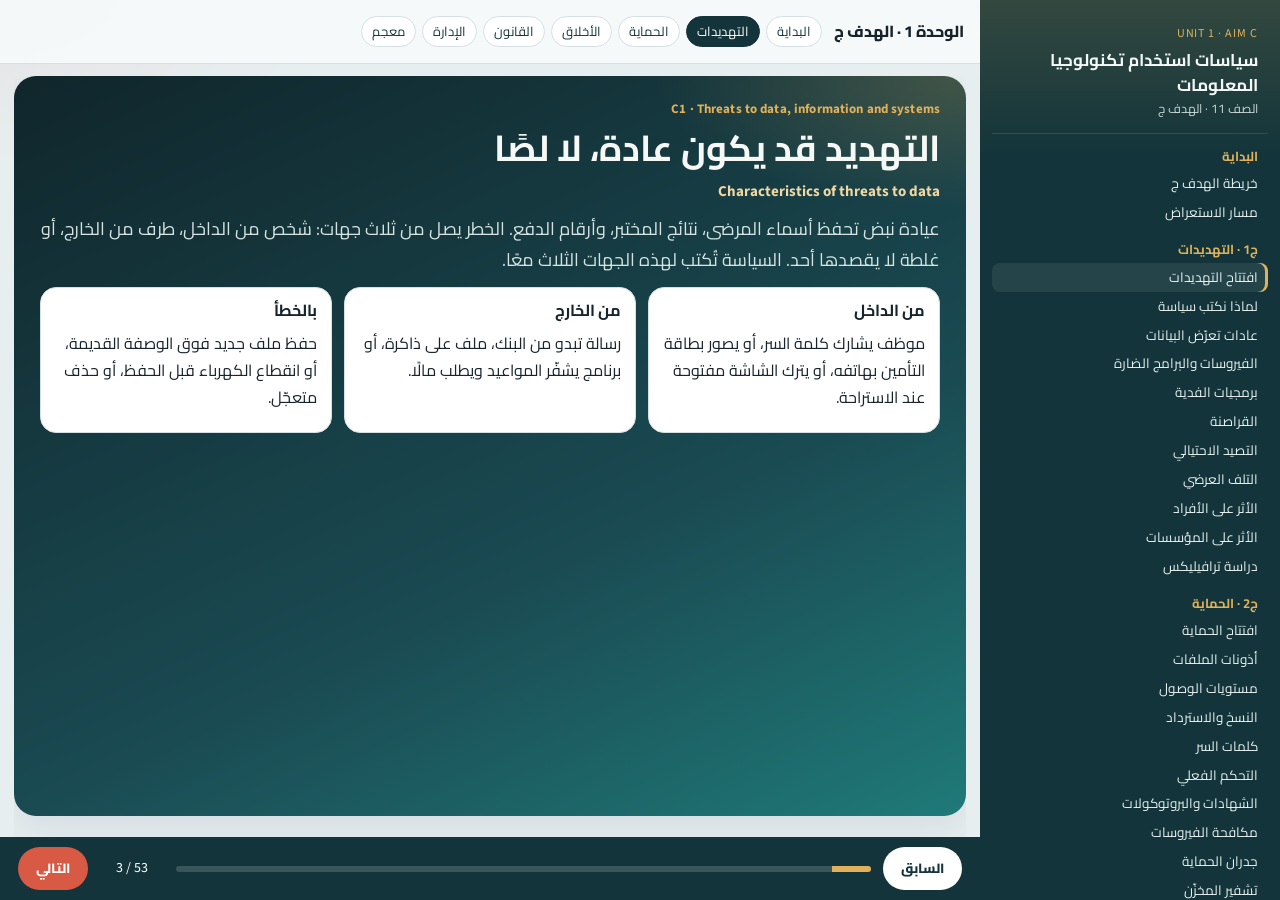
==== c1.html @ 705d51c0 "Add the Unit 1 Aim C classroom presentation so the policy lesson can be taught slide by slide." ====
<!DOCTYPE html>
<html lang="ar" dir="rtl">
<head>
  <meta charset="UTF-8">
  <meta name="viewport" content="width=device-width, initial-scale=1">
  <title>ج1 التهديدات | الهدف ج</title>
  <link rel="preconnect" href="https://fonts.googleapis.com">
  <link rel="preconnect" href="https://fonts.gstatic.com" crossorigin>
  <link href="https://fonts.googleapis.com/css2?family=Cairo:wght@400;600;700;800&family=Source+Sans+3:wght@500;600;700&display=swap" rel="stylesheet">
  <link rel="stylesheet" href="styles.css">
</head>
<body data-page="c1" data-prev="index.html" data-next="c2.html">
<div class="app">
  <aside class="side" id="side"></aside>
  <div class="main">
    <header class="bar">
      <button class="menu-btn" id="btnMenu" type="button">الأقسام</button>
      <a href="index.html">الوحدة 1 · الهدف ج</a>
      <nav class="quick">
        <a href="index.html">البداية</a>
        <a href="c1.html" aria-current="page">التهديدات</a>
        <a href="c2.html">الحماية</a>
        <a href="c3.html">الأخلاق</a>
        <a href="c4.html">القانون</a>
        <a href="c5.html">الإدارة</a>
        <a href="glossary.html">معجم</a>
      </nav>
    </header>
    <div class="deck">

      <section class="slide hero" id="c1-open">
        <p class="kicker">C1 · Threats to data, information and systems</p>
        <h1>التهديد قد يكون عادة، لا لصًا</h1>
        <p class="en-title">Characteristics of threats to data</p>
        <p class="lead">عيادة نبض تحفظ أسماء المرضى، نتائج المختبر، وأرقام الدفع. الخطر يصل من ثلاث جهات: شخص من الداخل، طرف من الخارج، أو غلطة لا يقصدها أحد. السياسة تُكتب لهذه الجهات الثلاث معًا.</p>
        <div class="grid-3">
          <article class="card"><h3>من الداخل</h3><p>موظف يشارك كلمة السر، أو يصور بطاقة التأمين بهاتفه، أو يترك الشاشة مفتوحة عند الاستراحة.</p></article>
          <article class="card"><h3>من الخارج</h3><p>رسالة تبدو من البنك، ملف على ذاكرة، أو برنامج يشفّر المواعيد ويطلب مالًا.</p></article>
          <article class="card"><h3>بالخطأ</h3><p>حفظ ملف جديد فوق الوصفة القديمة، أو انقطاع الكهرباء قبل الحفظ، أو حذف متعجّل.</p></article>
        </div>
      </section>

      <section class="slide" id="why-policy">
        <p class="kicker">C1 · Why organisations set policies</p>
        <h2>السياسة تقول القاعدة، والإجراء يقول الخطوة</h2>
        <p class="en-title">Policies and procedures</p>
        <p class="lead">المؤسسة، صغيرة كانت أو كبيرة، تكتب <span class="t" data-en="Policy" data-say="Policy">سياسة</span> حتى تلتزم بالقواعد واللوائح. ولكل سياسة <span class="t" data-en="Procedure" data-say="Procedure">إجراء</span> يحوّل القاعدة إلى خطوات يستطيع الموظف تنفيذها.</p>
        <div class="grid-2">
          <svg class="diagram" viewBox="0 0 460 250" role="img" aria-label="السياسة قاعدة والإجراء خطوات">
            <rect x="24" y="28" width="180" height="190" rx="16" fill="#12343a"/>
            <text x="114" y="64" text-anchor="middle" fill="#e0b15a" font-size="16">السياسة</text>
            <text x="114" y="100" text-anchor="middle" fill="#fff" font-size="15">ماذا نمنع</text>
            <text x="114" y="128" text-anchor="middle" fill="#fff" font-size="15">وماذا نوجب</text>
            <text x="114" y="176" text-anchor="middle" fill="#d5e4e2" font-size="13">لا واتساب</text>
            <text x="114" y="196" text-anchor="middle" fill="#d5e4e2" font-size="13">لنتائج المختبر</text>
            <rect x="250" y="28" width="186" height="190" rx="16" fill="#e5f4f2" stroke="#1f7a78"/>
            <text x="343" y="64" text-anchor="middle" fill="#1f7a78" font-size="16">الإجراء</text>
            <text x="343" y="104" text-anchor="middle" fill="#12343a" font-size="14">1 ارفع الملف للحساب</text>
            <text x="343" y="130" text-anchor="middle" fill="#12343a" font-size="14">2 ضعه في سجل المريض</text>
            <text x="343" y="156" text-anchor="middle" fill="#12343a" font-size="14">3 احذف الصورة من الهاتف</text>
            <text x="343" y="182" text-anchor="middle" fill="#12343a" font-size="14">4 سجّل من نفّذ الخطوة</text>
          </svg>
          <div>
            <article class="story">
              <span class="tag">عيادة نبض</span>
              <p>جملة «احمِ بيانات المريض» لا تكفي موظفة الاستقبال في الزحمة. الإجراء يعطيها أربع خطوات، فتعرف ماذا تفعل حين يصل تقرير المختبر صورةً على هاتفها.</p>
            </article>
            <article class="def" style="margin-top:8px">
              <p>السياسة تُخبر الخارج أيضًا: المورد يرتدي معدات السلامة في موقع البناء، الزائر يعرف طريق الإخلاء، والعميل يعرف كيف يُرجع بضاعة معيبة. في تكنولوجيا المعلومات، السياسة تشرح كيف تحمي المؤسسة نفسها ومستخدميها من خرق الأمان.</p>
            </article>
          </div>
        </div>
      </section>

      <section class="slide" id="habits">
        <p class="kicker">C1 · Characteristics of threats to data</p>
        <h2>ست عادات تكفي لتعريض البيانات</h2>
        <p class="en-title">Common ways people put data at risk</p>
        <p>اختر عادة. الجملة تحت الأزرار تشرح ماذا يحدث في عيادة نبض بسببها.</p>
        <div data-picks>
          <div class="picks">
            <button type="button" data-note="كلمة مثل اسم الحيوان أو مدينة الميلاد أو تاريخه تُخمَن. في نبض، تاريخ ميلاد الطبيب مكتوب على باب العيادة.">كلمة سر واضحة</button>
            <button type="button" data-note="مشاركة كلمة السر مع زميلة المناوبة تعني أن السجل لم يعد يعرف من فتح ملف المريض.">إفشاء كلمة السر</button>
            <button type="button" data-note="الجهاز المفتوح عند دورة المياه جهازٌ بيد من يمر. قفل الشاشة إجراء، لا مجاملة.">ترك الجهاز مفتوحًا</button>
            <button type="button" data-note="كلمة واحدة للبريد والحجوزات والمختبر: تسريب واحد يفتح الأبواب كلها.">إعادة استخدام الدخول</button>
            <button type="button" data-note="صورة من غرفة الانتظار على حساب عام قد تُظهر اسمًا على الشاشة أو وجه مريض.">النشر قبل التفكير</button>
            <button type="button" data-note="هاتف الموظفة الشخصي يخرج من العيادة كل مساء. إن حُفظت عليه بطاقة تأمين، خرجت البيانات معه.">جهاز شخصي للعمل</button>
          </div>
          <p class="pick-note">اختر عادة من الستة. هذه هي الخصائص البشرية التي تبدأ منها أغلب الحوادث في المؤسسات الصغيرة.</p>
        </div>
        <article class="lab">
          <span class="tag">مصطلح</span>
          <p>استخدام الجهاز الشخصي في عمل المؤسسة يُسمى <span class="t" data-en="BYOD" data-say="bring your own device">أحضر جهازك</span>. السياسة تحدد: هل يُسمح، وأي بيانات يُمنع أن تبقى عليه، ومن يمسحه إذا استقال الموظف.</p>
        </article>
      </section>

      <section class="slide" id="malware">
        <p class="kicker">C1 · Viruses and other malware</p>
        <h2>الفيروس برنامج صُمم ليؤذي، لا ليزور فقط</h2>
        <p class="en-title">Viruses and other malware</p>
        <div class="grid-2">
          <svg class="diagram" viewBox="0 0 460 250" role="img" aria-label="طرق وصول البرنامج الضار: تنزيل وذاكرة ويب">
            <rect x="150" y="86" width="160" height="78" rx="14" fill="#12343a"/>
            <text x="230" y="118" text-anchor="middle" fill="#fff" font-size="16">جهاز الاستقبال</text>
            <text x="230" y="142" text-anchor="middle" fill="#e0b15a" font-size="13">ملفات المواعيد</text>
            <rect x="30" y="24" width="120" height="48" rx="10" fill="#fdecea" stroke="#d85a45"/>
            <text x="90" y="54" text-anchor="middle" fill="#9d3b2c" font-size="14">تنزيل برنامج</text>
            <rect x="310" y="24" width="120" height="48" rx="10" fill="#fdecea" stroke="#d85a45"/>
            <text x="370" y="54" text-anchor="middle" fill="#9d3b2c" font-size="14">ذاكرة USB</text>
            <rect x="170" y="186" width="120" height="48" rx="10" fill="#fdecea" stroke="#d85a45"/>
            <text x="230" y="216" text-anchor="middle" fill="#9d3b2c" font-size="14">ملف من الويب</text>
            <path d="M120 72 L190 100" stroke="#d85a45" stroke-width="2"/>
            <path d="M340 72 L280 100" stroke="#d85a45" stroke-width="2"/>
            <path d="M230 186 L230 164" stroke="#d85a45" stroke-width="2"/>
          </svg>
          <div>
            <p><span class="t" data-en="Malware" data-say="Malware">البرامج الضارة</span> عائلة واسعة. <span class="t" data-en="Virus" data-say="Virus">الفيروس</span> فرد منها: يتنقل من جهاز إلى جهاز، ويتلف الملفات، ويعرّض البيانات. الوصول غير المصرح به وحده جريمة أخرى. الفيروس يضيف الضرر.</p>
            <article class="impact risk">
              <h3>علامات مبكرة</h3>
              <p>تطبيق يتعطل مرارًا، أو مؤشر يتصرف بشكل غريب. في نبض: برنامج المواعيد يُغلق وحده كل عشر دقائق. هذه علامة فحص، قبل أن نفقد جدول الغد.</p>
            </article>
            <article class="think" style="margin-top:8px">
              <span class="tag">من الكتاب إلى الحصة</span>
              <p>الحفظ المتكرر والحفظ التلقائي يخففان أثر العطل. وتقييد المكالمات المزعجة والبريد غير المرغوب فيه طبقة أخرى، نعود إليها مع التصيد.</p>
            </article>
          </div>
        </div>
      </section>

      <section class="slide" id="ransomware">
        <p class="kicker">C1 · Ransomware</p>
        <h2>الفدية تقفل الملف ثم تطلب الثمن</h2>
        <p class="en-title">Ransomware</p>
        <div class="grid-2">
          <article class="story">
            <span class="tag">عيادة نبض · صباح السبت</span>
            <h3>الشاشة تقول: ادفعوا لنرى مواعيد اليوم</h3>
            <p><span class="t" data-en="Ransomware" data-say="Ransomware">برمجية الفدية</span> تشفّر البيانات ثم تطلب مبلغًا لإعادتها. الطبيب يملك الأجهزة، ولا يملك جدول المرضى. الدفع لا يضمن عودة الملفات، والنسخة الموجودة على الجهاز نفسه تُشفَّر مع الأصل.</p>
          </article>
          <div>
            <article class="def">
              <h3>أمثلة وردت في المنهج</h3>
              <ul>
                <li>عام 2015 دفعت أقسام شرطة أمريكية فدية بعد أن عجز الخبراء عن إعادة الوصول.</li>
                <li>في فبراير 2016 تعطّل نحو 300 جهاز لدى مجلس لنكولنشاير.</li>
              </ul>
            </article>
            <article class="impact good" style="margin-top:8px">
              <h3>ما الذي يغيّر القصة</h3>
              <p>نسخة احتياطية بعيدة عن الجهاز المصاب، مجرَّبة بالاستعادة، تعيد العيادة إلى العمل من غير أن يصبح الدفع هو الخطة.</p>
            </article>
          </div>
        </div>
      </section>

      <section class="slide" id="hackers">
        <p class="kicker">C1 · Hackers</p>
        <h2>القرصان من يدخل بغير إذن المالك</h2>
        <p class="en-title">Hackers</p>
        <p class="lead"><span class="t" data-en="Hacker" data-say="Hacker">القرصان</span> يحاول الوصول إلى نظام تكنولوجيا المعلومات من غير إذن المالك أو المستخدم. الصورة أوسع من سرقة الهوية: هناك من يُوظَّف ليختبر الدفاع.</p>
        <div class="grid-3">
          <article class="impact risk">
            <h3>بغير عقد</h3>
            <p>شخص يدخل حجوزات نبض ليقرأ الأسماء أو يغيّر الأسعار. الإذن غائب، والضرر مقصود أو محتمل. هذا هو المعنى اليومي في هذه المحطة.</p>
          </article>
          <article class="impact good">
            <h3>بعقد واختبار</h3>
            <p><span class="t" data-en="Ethical hacker" data-say="ethical hacker">القرصان الأخلاقي</span> تعمل معه المؤسسة بإذن مكتوب، ليجد الثغرة قبل غير المأذون. التفصيل بين القبعات يأتي في محطة الأخلاق، لأن الفرق القانوني هو الإذن.</p>
          </article>
          <article class="story">
            <span class="tag">سؤال الحصة</span>
            <p>موظفة سابقة ما زالت كلمة سرها تعمل. هل هذا «اختراق خارجي» أم باب تركناه مفتوحًا؟ السياسة تجيب: ألغِ الحساب يوم انتهاء العمل.</p>
          </article>
        </div>
      </section>

      <section class="slide" id="phishing">
        <p class="kicker">C1 · Phishing</p>
        <h2>التصيد يطلب السر بلباس جهة نثق بها</h2>
        <p class="en-title">Phishing</p>
        <div class="grid-2">
          <article class="mail">
            <header>
              <div>من: <bdi>accounts@nabd-clinic.co</bdi></div>
              <div>إلى: محاسبة عيادة نبض</div>
              <div>الموضوع: سيتم إغلاق حسابكم خلال ساعة</div>
            </header>
            <div class="body">
              <p>عزيزتنا الموظفة، بنككم يطلب كلمة المرور ورمز البطاقة الآن وإلا أُلغي تحويل رواتب اليوم. <span class="flag">استعجال</span></p>
              <p>الرابط: <bdi>nabd-clinic-pay.net</bdi> <span class="flag">نطاق مختلف</span></p>
              <p>مرفق: فاتورة.zip <span class="flag">مرفق غير متوقع</span></p>
              <p class="muted">مثال تعليمي على الشريحة. هذه ليست رسالة حقيقية ولا يُعاد إرسالها.</p>
            </div>
          </article>
          <div>
            <p><span class="t" data-en="Phishing" data-say="Phishing">التصيد الاحتيالي</span> محاولة الحصول على معلومات بادعاء كاذب، عبر الهاتف أو البريد: بيانات شخصية أو تفاصيل مالية. الرسائل تتزيّا بزي بنوك مثل <bdi>HSBC</bdi> و<bdi>Santander</bdi>، أو جهات مألوفة مثل <bdi>PayPal</bdi> و<bdi>MSN</bdi>.</p>
            <article class="def">
              <h3>ماذا ترى العين في المثال</h3>
              <ul>
                <li>التهديد بالوقت القصير يدفع النقر قبل التفكير.</li>
                <li>اسم العيادة في النص، والنطاق في الرابط جهة أخرى.</li>
                <li>الطلب نفسه خطأ: البنك الحقيقي لا يطلب كلمة المرور بالبريد.</li>
              </ul>
            </article>
          </div>
        </div>
      </section>

      <section class="slide" id="accidental">
        <p class="kicker">C1 · Accidental damage</p>
        <h2>البيانات تضيع أيضًا من غير عدو</h2>
        <p class="en-title">Accidental damage</p>
        <div class="grid-3">
          <article class="card">
            <h3>قبل الحفظ</h3>
            <p>تطبيقات مثل Microsoft Office تذكّر بالحفظ. إن انقطع التيار أو توقف النظام قبل ذلك، يذهب العمل الذي لم يُحفظ. الحفظ التلقائي يقصّر هذه الفجوة.</p>
          </article>
          <article class="card">
            <h3>اسم في غير مكانه</h3>
            <p>الملف موجود، ونظنه ضاع لأنه حُفظ في مجلد التنزيلات باسم «نسخة نهائية ٢». التسمية والمكان جزء من الحماية.</p>
          </article>
          <article class="card">
            <h3>استبدال صامت</h3>
            <p>الحفظ فوق ملف أقدم يمسح النسخة السابقة. والحذف المتعجّل يتجاوز تنبيه البرنامج. في نبض: وصفة اليوم تستبدل وصفة الشهر الماضي إن كانتا بالاسم نفسه.</p>
          </article>
        </div>
        <article class="story">
          <span class="tag">وقفة</span>
          <p>إن توقف جهازك الآن، أي عمل تستطيع فتحه من مكان ثانٍ: واجبك، تقويمك، أم قائمة أرقامك؟ الجواب يريك إن كانت عادتك نسخة احتياطية أم أملًا.</p>
        </article>
      </section>

      <section class="slide" id="people">
        <p class="kicker">C1 · Impact of threats on individuals</p>
        <h2>على الفرد: وقت، جهاز، وذاكرة لا تُعاد</h2>
        <p class="en-title">Impact of threats to data, information and systems on individuals</p>
        <div class="statrow">
          <article class="stat"><b>توتر ووقت</b><p>رسالة تصيد تخدع شخصًا غير معتاد عليها، فيشارك بياناته ثم يقضي أيامًا في الإصلاح والقلق.</p></article>
          <article class="stat"><b>جهاز خارج الخدمة</b><p>الفيروس يوقف العمل المتوقع. الإصلاح عند مختص يترك صاحبه بلا أداة، وقد يصبح الجهاز الجديد أرخص من الإصلاح.</p></article>
          <article class="stat"><b>صور عمر</b><p>الألبوم صار ملفات. عطل قرص بسيط يمسح ذكريات لا نسخة ورقية لها. النسخ الاحتياطي حاجة بيت كما هو حاجة شركة.</p></article>
        </div>
        <article class="impact risk" style="margin-top:12px">
          <h3>أثر يتضاعف</h3>
          <p>حين يذهب الجهاز للإصلاح وفيه حسابات مفتوحة، تنتقل المخاطرة إلى من يستلمه. تسجيل الخروج ونسخة مشفّرة يقللان ما يراه المصلِح.</p>
        </article>
      </section>

      <section class="slide" id="organisations">
        <p class="kicker">C1 · Impact of threats on organisations</p>
        <h2>على المؤسسة: إنتاج، سمعة، وثقة تُبنى ببطء</h2>
        <p class="en-title">Impact of threats to data, information and systems on organisations</p>
        <div class="grid-2">
          <svg class="diagram" viewBox="0 0 440 230" role="img" aria-label="أثر التهديد ينتقل من النظام إلى الموظف والعميل والسمعة">
            <circle cx="220" cy="112" r="46" fill="#12343a"/>
            <text x="220" y="108" text-anchor="middle" fill="#fff" font-size="14">النظام</text>
            <text x="220" y="128" text-anchor="middle" fill="#e0b15a" font-size="13">توقف</text>
            <rect x="24" y="24" width="120" height="52" rx="10" fill="#fdecea" stroke="#d85a45"/>
            <text x="84" y="56" text-anchor="middle" fill="#9d3b2c" font-size="14">موظف متعطل</text>
            <rect x="296" y="24" width="120" height="52" rx="10" fill="#fdecea" stroke="#d85a45"/>
            <text x="356" y="56" text-anchor="middle" fill="#9d3b2c" font-size="14">عميل غاضب</text>
            <rect x="160" y="168" width="120" height="48" rx="10" fill="#f4efe4" stroke="#e0b15a"/>
            <text x="220" y="198" text-anchor="middle" fill="#7a4e12" font-size="14">سمعة أبطأ</text>
          </svg>
          <div>
            <p>التهديد يصيب المستخدمين كلهم والإنتاج معًا. قد تظهر مطالبات تعويض من موظفين أو عملاء، ويضيع عمل. خرق صغير، حتى لو بدت بياناته قليلة الحساسية، يهز الثقة. والجمهور حين ينزعج يحتاج وقتًا ومالًا حتى يعود.</p>
            <article class="story">
              <span class="tag">درس من المنهج</span>
              <p>تجربة سوني عام 2014 تُذكر هنا بوصفها أثر سمعة ومطالبات، لا بوصفها تعليمات. والفكرة الأقرب لنبض: إن توقف موقع الحجوزات «للصيانة فقط»، كثير من الناس يقرؤون التوقف على أنه «لا يُعتمد عليهم».</p>
            </article>
          </div>
        </div>
      </section>

      <section class="slide" id="travelex">
        <p class="kicker">C1 · Case study · Travelex</p>
        <h2>ترافيليكس: العملة تمشي على الشبكة حتى ليلة الهجوم</h2>
        <p class="en-title">Travelex online foreign exchange</p>
        <div class="grid-2">
          <div>
            <p>ترافيليكس بنك عملات عبر الإنترنت، يعمل في أكثر من 20 دولة، ومقره بيتربورو في المملكة المتحدة. بدأ عام 1976، وله أكثر من 900 صراف آلي أغلبها في المطارات، وشركاء مثل متاجر وبنوك من بينها <bdi>HSBC</bdi> و<bdi>Sainsbury's</bdi> وبنك أستراليا الوطني.</p>
            <ol class="steps">
              <li>السعر اليومي يُجلب فورًا ليحوّل عملة إلى أخرى.</li>
              <li>يُخصم المبلغ والرسوم: توصيل أو صراف.</li>
              <li>الدفع يأتي من بطاقة أو تحويل أو نقد.</li>
              <li>يُتحقق من الهوية حتى لا تُستخدم المعاملة لغسل الأموال.</li>
              <li>تُحجز الفئات من المخزون أو تُطلب من مورّد عبر ربط إلكتروني.</li>
            </ol>
          </div>
          <div>
            <article class="impact risk">
              <h3>ليلة رأس السنة 2019</h3>
              <p>هاجم متسللون الشبكة. مع بداية يناير 2020 توقفت الأنظمة مقابل فدية ذُكر أنها 6 ملايين دولار. عادت العمليات إلى القلم والورق، وأُغلقت المواقع حول العالم لحماية بيانات العملاء واحتواء الضرر.</p>
            </article>
            <article class="lab" style="margin-top:8px">
              <span class="tag">اختبر المعلومة</span>
              <p>1 كيف تنتقل البيانات بين العميل وترافيليكس وتُعالج؟</p>
              <button class="reveal-btn" type="button" data-label="أظهر محور النقاش">أظهر محور النقاش</button>
              <div class="reveal" hidden><p>السعر، الخصم، وسيلة الدفع، التحقق من الهوية، ثم تخصيص العملة عبر المورّد. كل خطوة نظام، ولذلك أسقط الهجوم السلسلة كلها.</p></div>
              <p style="margin-top:8px">2 اذكر ثلاثة أجهزة يستخدمها العميل.</p>
              <button class="reveal-btn" type="button" data-label="أظهر أمثلة الأجهزة">أظهر أمثلة الأجهزة</button>
              <div class="reveal" hidden><p>موقع الويب، الصراف في المطار، قارئ البطاقة، الهاتف عبر موقع مقارنة، أو بطاقة عملة تُحمَّل عليها القيمة.</p></div>
              <p style="margin-top:8px">3 ماذا يقدر القلم والورق، وأين يقف؟</p>
              <button class="reveal-btn" type="button" data-label="أظهر حد الورقة">أظهر حد الورقة</button>
              <div class="reveal" hidden><p>يسجّل عملية واحدة في فرع، ويتأخر في السعر اللحظي والتحقق من غسل الأموال وربط المورّدين. الورقة خطة طوارئ قصيرة، والسعة الحقيقية بقيت في النظام.</p></div>
            </article>
          </div>
        </div>
      </section>

    </div>
  </div>
</div>
<div class="toast" id="toast" role="status"></div>
<script src="app.js"></script>
</body>
</html>
---- styles.css ----
:root {
  --bg: #e7eef0;
  --ink: #17242c;
  --muted: #52636c;
  --ink-soft: #243843;
  --pine: #12343a;
  --pine-2: #1c5460;
  --sea: #1f7a78;
  --sea-soft: #e5f4f2;
  --coral: #d85a45;
  --coral-deep: #9d3b2c;
  --coral-soft: #fdecea;
  --sand: #f4efe4;
  --gold: #e0b15a;
  --line: #d5e0e4;
  --card: #fbfcfd;
  --shadow: 0 16px 36px rgba(18, 52, 58, 0.08);
  --side: 300px;
  --bar: 64px;
  --font: "Cairo", "Segoe UI", Tahoma, sans-serif;
  --en: "Source Sans 3", "Segoe UI", sans-serif;
}

* { box-sizing: border-box; }
html { height: 100%; scroll-behavior: smooth; }
body {
  margin: 0;
  height: 100%;
  overflow: hidden;
  color: var(--ink);
  font-family: var(--font);
  background:
    radial-gradient(820px 380px at 100% -12%, rgba(31, 122, 120, 0.16), transparent 55%),
    radial-gradient(640px 320px at 0% 0%, rgba(216, 90, 69, 0.08), transparent 50%),
    var(--bg);
  line-height: 1.7;
}
img, svg { max-width: 100%; }
button, input { font-family: inherit; }
a { color: var(--sea); }
:focus-visible { outline: 3px solid var(--sea); outline-offset: 2px; }
.en, .term .en, bdi, .ltr { font-family: var(--en); direction: ltr; unicode-bidi: isolate; }

.app { min-height: 100vh; }
.side {
  position: fixed;
  inset: 0 0 0 auto;
  width: var(--side);
  background:
    linear-gradient(180deg, rgba(224, 177, 90, 0.16), transparent 160px),
    var(--pine);
  color: #f3f7f6;
  overflow: auto;
  z-index: 20;
  padding: 16px 12px 28px;
}
.brand-block { padding: 8px 10px 14px; border-bottom: 1px solid rgba(255,255,255,0.1); margin-bottom: 8px; }
.brand-block a { color: inherit; text-decoration: none; }
.brand-k { color: var(--gold); font-family: var(--en); font-size: 12px; letter-spacing: 0.08em; }
.brand-block strong { display: block; font-size: 17px; line-height: 1.45; margin-top: 4px; }
.brand-block span { display: block; color: #c9d8d6; font-size: 12.5px; }
.side h2 {
  margin: 14px 10px 4px;
  font-size: 13px;
  color: var(--gold);
  font-weight: 700;
}
.side a.item {
  display: block;
  color: #e7f1f0;
  text-decoration: none;
  padding: 5px 10px;
  border-radius: 8px;
  font-size: 13.5px;
  line-height: 1.4;
}
.side a.item:hover, .side a.item.active { background: rgba(255,255,255,0.08); }
.side a.item.active { box-shadow: inset -3px 0 0 var(--gold); }

.main {
  margin-right: var(--side);
  height: 100vh;
  display: flex;
  flex-direction: column;
}
.bar {
  flex: none;
  z-index: 15;
  min-height: var(--bar);
  display: flex;
  align-items: center;
  gap: 12px;
  padding: 8px 16px;
  background: rgba(247, 250, 250, 0.94);
  border-bottom: 1px solid var(--line);
}
.bar > a { text-decoration: none; color: inherit; font-weight: 800; white-space: nowrap; }
.quick { display: flex; gap: 6px; flex-wrap: wrap; }
.quick a {
  text-decoration: none;
  color: var(--pine);
  background: #fff;
  border: 1px solid var(--line);
  border-radius: 999px;
  padding: 3px 10px;
  font-size: 13px;
}
.quick a[aria-current="page"] { background: var(--pine); color: #fff; border-color: var(--pine); }
.menu-btn { display: none; background: var(--pine); color: #fff; border: 0; border-radius: 999px; padding: 7px 12px; cursor: pointer; }

.deck {
  flex: 1;
  min-height: 0;
  width: min(1100px, calc(100% - 28px));
  margin: 12px auto 0;
  padding-bottom: 84px;
  overflow: hidden;
}
.slide {
  display: none;
  height: 100%;
  overflow: auto;
  background: var(--card);
  border: 1px solid var(--line);
  border-radius: 22px;
  padding: 22px 26px 18px;
  box-shadow: var(--shadow);
}
.slide.on { display: block; }
.slide.hero {
  background:
    radial-gradient(520px 220px at 100% 0%, rgba(224, 177, 90, 0.22), transparent 60%),
    linear-gradient(155deg, #10262b 0%, #1a4a52 62%, #1f7a78 100%);
  color: #f6f8f6;
  border: 0;
}
.slide.hero .lead, .slide.hero .muted { color: #d5e4e2; }
.slide.hero .card, .slide.hero .story, .slide.hero .def { color: var(--ink); }

.kicker {
  margin: 0 0 4px;
  color: var(--coral-deep);
  font-weight: 700;
  font-size: 13px;
  font-family: var(--en);
  letter-spacing: 0.01em;
}
.hero .kicker { color: var(--gold); }
.en-title {
  margin: -2px 0 10px;
  color: var(--pine-2);
  font-family: var(--en);
  font-weight: 700;
  font-size: 15px;
  direction: ltr;
  text-align: right;
}
.hero .en-title { color: #f0d7a4; }
h1, h2, h3 { line-height: 1.35; margin: 0 0 8px; }
h1 { font-size: 36px; }
h2 { font-size: 28px; }
h3 { font-size: 17px; }
.lead { font-size: 18px; margin: 0 0 12px; }
.muted { color: var(--muted); }
p { margin: 0 0 8px; }

.grid-2, .grid-3, .grid-4 { display: grid; gap: 12px; margin: 12px 0; }
.grid-2 { grid-template-columns: 1.12fr 0.88fr; }
.grid-3 { grid-template-columns: repeat(3, 1fr); }
.grid-4 { grid-template-columns: repeat(4, 1fr); }
.card, .impact, .story, .lab, .think, .def {
  border: 1px solid var(--line);
  border-radius: 16px;
  padding: 12px 14px;
  background: #fff;
}
.card h3, .impact h3, .story h3, .lab h3, .think h3 { font-size: 16px; }
.card ul, .impact ul, .story ul, .lab ul, .def ul { margin: 6px 0 0; padding: 0 18px 0 0; }
.card li + li, .impact li + li, .def li + li { margin-top: 4px; }
.impact.good { background: var(--sea-soft); border-color: #b7ddd6; }
.impact.risk { background: var(--coral-soft); border-color: #f3cfc8; }
.story { background: var(--sand); border-color: #eadcc4; }
.lab { background: #eef5f8; border-color: #d3e3ea; }
.think { background: #f6f3fb; border-color: #ddd4ef; }
.def { background: #f7faf8; }
.tag {
  display: inline-block;
  font-size: 12px;
  font-weight: 700;
  color: var(--coral-deep);
  background: #f8e4df;
  border-radius: 999px;
  padding: 2px 8px;
  margin-bottom: 6px;
}
.story .tag { background: #f0e2c8; color: #7a4e12; }
.lab .tag { background: #d9ebf3; color: #184e62; }
.think .tag { background: #e6def6; color: #4c3d72; }

.term {
  display: inline-flex;
  align-items: center;
  gap: 6px;
  flex-wrap: wrap;
  background: #f3f6f6;
  border: 1px solid #d5e2e0;
  border-radius: 999px;
  padding: 2px 8px 2px 4px;
  margin: 2px;
  vertical-align: middle;
}
.hero .term { background: rgba(255,255,255,0.1); border-color: rgba(255,255,255,0.18); color: #fff; }
.term .ar { font-weight: 700; }
.term .en {
  font-weight: 700;
  font-size: 13px;
  background: var(--pine);
  color: #fff;
  border-radius: 999px;
  padding: 1px 7px;
}
.hero .term .en { background: var(--gold); color: #1d160c; }
.say {
  width: 28px;
  height: 28px;
  border-radius: 50%;
  border: 0;
  background: var(--sea);
  color: #fff;
  display: inline-grid;
  place-items: center;
  cursor: pointer;
  padding: 0;
}
.say svg { width: 15px; height: 15px; display: block; }
.say.on { background: var(--coral); }
@media (prefers-reduced-motion: reduce) {
  html { scroll-behavior: auto; }
}

.table-wrap { overflow-x: auto; margin: 10px 0; }
table { width: 100%; border-collapse: collapse; font-size: 14.5px; background: #fff; }
th, td { border: 1px solid var(--line); padding: 8px 10px; text-align: right; vertical-align: top; }
th { background: var(--pine); color: #fff; font-weight: 700; }
tr:nth-child(even) td { background: #f6fafa; }

.diagram {
  width: 100%;
  height: auto;
  background: linear-gradient(180deg, #f7fbfb, #fff);
  border: 1px solid var(--line);
  border-radius: 16px;
}
.diagram text {
  font-family: "Cairo", "Segoe UI", Tahoma, sans-serif;
  direction: rtl;
  unicode-bidi: plaintext;
}
.diagram text.ltr { direction: ltr; unicode-bidi: isolate; }
.cap { margin: 6px 0 0; color: var(--muted); font-size: 13.5px; }

.steps { counter-reset: step; padding: 0; margin: 8px 0 0; list-style: none; }
.steps li {
  counter-increment: step;
  background: #fff;
  border: 1px solid var(--line);
  border-radius: 12px;
  padding: 8px 44px 8px 12px;
  margin: 0 0 8px;
  position: relative;
}
.steps li::before {
  content: counter(step);
  position: absolute;
  right: 10px;
  top: 8px;
  width: 26px;
  height: 26px;
  border-radius: 50%;
  background: var(--pine);
  color: #fff;
  display: grid;
  place-items: center;
  font-size: 13px;
}

.mail {
  background: #fff;
  border: 1px solid var(--line);
  border-radius: 16px;
  overflow: hidden;
}
.mail header {
  background: #f6f8f8;
  padding: 10px 12px;
  border-bottom: 1px solid var(--line);
  font-size: 14px;
}
.mail .body { padding: 12px; font-size: 14.5px; }
.flag {
  display: inline-block;
  background: var(--coral-soft);
  color: var(--coral-deep);
  border-radius: 8px;
  padding: 0 6px;
  font-weight: 700;
  font-size: 12px;
}

.picks, .match { display: flex; flex-wrap: wrap; gap: 8px; margin: 8px 0; }
.picks button, .match button, .reveal-btn {
  border: 1px solid #c9ddd9;
  background: #eef7f6;
  color: #14484a;
  border-radius: 12px;
  padding: 8px 12px;
  font-weight: 700;
  cursor: pointer;
  text-align: right;
}
.picks button.on, .match button.on { background: var(--pine); color: #fff; border-color: var(--pine); }
.pick-note, .match-note, .reveal {
  margin-top: 8px;
  padding: 10px 12px;
  border-radius: 12px;
  background: var(--sea-soft);
  border: 1px solid #b7ddd6;
}
.reveal p, .pick-note, .match-note { margin: 0; }

.flow { display: grid; grid-template-columns: repeat(6, 1fr); gap: 8px; margin-top: 8px; }
.flow div {
  background: #fff;
  border: 1px solid var(--line);
  border-radius: 14px;
  padding: 10px;
  min-height: 108px;
}
.flow strong { display: block; color: var(--pine); margin-bottom: 4px; }
.flow span {
  display: inline-grid;
  place-items: center;
  width: 24px;
  height: 24px;
  border-radius: 50%;
  background: var(--coral);
  color: #fff;
  font-size: 13px;
  margin-bottom: 4px;
}

.statrow { display: grid; grid-template-columns: repeat(3, 1fr); gap: 10px; }
.stat {
  background: #fff;
  border: 1px solid var(--line);
  border-radius: 16px;
  padding: 12px;
}
.stat b { display: block; font-size: 22px; color: var(--pine); line-height: 1.2; }

.meter { height: 10px; border-radius: 99px; background: #e6eeed; overflow: hidden; margin: 6px 0; }
.meter span { display: block; height: 100%; }
.meter .low { width: 28%; background: var(--coral); }
.meter .mid { width: 55%; background: var(--gold); }
.meter .high { width: 92%; background: var(--sea); }

.checks { display: grid; grid-template-columns: repeat(3, 1fr); gap: 12px; }
.check a { display: block; color: inherit; text-decoration: none; padding: 3px 0; }
.check a:hover { color: var(--sea); }

.principles { display: grid; grid-template-columns: repeat(4, 1fr); gap: 8px; }
.principles article {
  background: #fff;
  border: 1px solid var(--line);
  border-radius: 14px;
  padding: 10px;
  min-height: 92px;
}
.principles strong { display: block; color: var(--pine); }

.glossary-tools input {
  width: 100%;
  border: 1px solid var(--line);
  border-radius: 12px;
  padding: 10px 12px;
  font-size: 16px;
  margin: 8px 0 12px;
}
.gloss { display: grid; grid-template-columns: 1fr 1fr; gap: 10px; }
.gloss article {
  background: #fff;
  border: 1px solid var(--line);
  border-radius: 14px;
  padding: 12px;
}

.toast {
  display: none;
  position: fixed;
  bottom: 78px;
  left: 18px;
  background: var(--pine);
  color: #fff;
  padding: 10px 14px;
  border-radius: 12px;
  z-index: 40;
  max-width: 320px;
}

.deck-bar {
  position: fixed;
  z-index: 25;
  left: 0;
  right: var(--side);
  bottom: 0;
  display: flex;
  align-items: center;
  gap: 12px;
  padding: 10px 18px;
  background: #12343a;
  color: #fff;
}
.deck-bar button {
  font-family: inherit;
  font-weight: 800;
  border: 0;
  border-radius: 999px;
  padding: 9px 18px;
  cursor: pointer;
  background: #fff;
  color: var(--pine);
}
.deck-bar button.go { background: var(--coral); color: #fff; }
.deck-bar button:disabled { opacity: 0.45; cursor: default; }
.deck-bar .count { min-width: 4.6em; text-align: center; font-size: 14px; font-family: var(--en); direction: ltr; unicode-bidi: isolate; }
.deck-bar .track { flex: 1; height: 6px; border-radius: 99px; background: rgba(255,255,255,0.16); overflow: hidden; }
.deck-bar .track span { display: block; height: 100%; width: 0; background: var(--gold); }

@media (max-width: 980px) {
  .side { transform: translateX(105%); transition: transform 0.2s ease; }
  body.nav-open .side { transform: none; }
  .main { margin-right: 0; }
  .deck-bar { right: 0; }
  .menu-btn { display: inline-grid; place-items: center; }
  .grid-2, .grid-3, .grid-4, .checks, .gloss, .flow, .principles, .statrow { grid-template-columns: 1fr; }
  h1 { font-size: 30px; }
  .flow div { min-height: 0; }
}
@media print {
  .side, .bar, .say, .toast, .menu-btn, .deck-bar { display: none !important; }
  body { overflow: auto; height: auto; background: #fff; }
  .main { margin: 0; height: auto; display: block; }
  .deck { overflow: visible; height: auto; width: auto; padding: 0; }
  .slide, .slide.on { display: block !important; height: auto; overflow: visible; box-shadow: none; margin: 0 0 12px; }
}
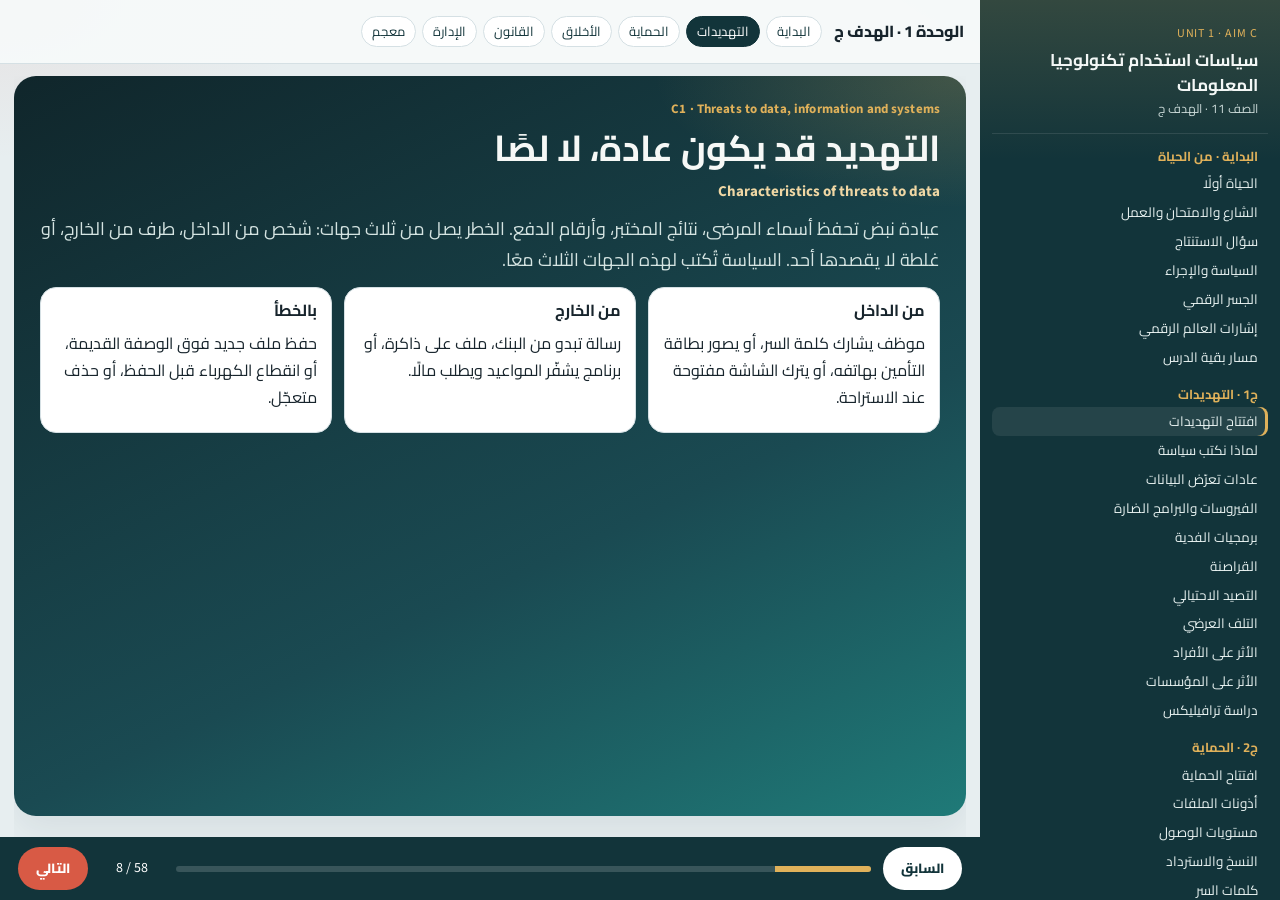
==== commit 358c8ee3: "Rewrite the slides as narration and add five discussion questions on the three places." ====
--- a/c1.html
+++ b/c1.html
@@ -120,8 +120,8 @@
               <p>تطبيق يتعطل مرارًا، أو مؤشر يتصرف بشكل غريب. في نبض: برنامج المواعيد يُغلق وحده كل عشر دقائق. هذه علامة فحص، قبل أن نفقد جدول الغد.</p>
             </article>
             <article class="think" style="margin-top:8px">
-              <span class="tag">من الكتاب إلى الحصة</span>
-              <p>الحفظ المتكرر والحفظ التلقائي يخففان أثر العطل. وتقييد المكالمات المزعجة والبريد غير المرغوب فيه طبقة أخرى، نعود إليها مع التصيد.</p>
+              <span class="tag">الحفظ</span>
+              <p>الحفظ المتكرر والحفظ التلقائي يخففان أثر العطل. وتقييد المكالمات المزعجة والبريد غير المرغوب فيه طبقة تظهر مع التصيد.</p>
             </article>
           </div>
         </div>
@@ -168,8 +168,8 @@
             <p><span class="t" data-en="Ethical hacker" data-say="ethical hacker">القرصان الأخلاقي</span> تعمل معه المؤسسة بإذن مكتوب، ليجد الثغرة قبل غير المأذون. التفصيل بين القبعات يأتي في محطة الأخلاق، لأن الفرق القانوني هو الإذن.</p>
           </article>
           <article class="story">
-            <span class="tag">سؤال الحصة</span>
-            <p>موظفة سابقة ما زالت كلمة سرها تعمل. هل هذا «اختراق خارجي» أم باب تركناه مفتوحًا؟ السياسة تجيب: ألغِ الحساب يوم انتهاء العمل.</p>
+            <span class="tag">حساب قديم</span>
+            <p>موظفة سابقة ما زالت كلمة سرها تعمل. الباب هنا تُرك مفتوحًا من الداخل. السياسة تلغي الحساب يوم انتهاء العمل.</p>
           </article>
         </div>
       </section>
--- a/styles.css
+++ b/styles.css
@@ -193,6 +193,71 @@
   padding: 2px 8px;
   margin-bottom: 6px;
 }
+.stages { display: flex; gap: 8px; flex-wrap: wrap; margin: 8px 0 14px; }
+.stages span {
+  background: rgba(255,255,255,0.12);
+  border: 1px solid rgba(255,255,255,0.18);
+  color: #f6f8f6;
+  border-radius: 999px;
+  padding: 4px 10px;
+  font-size: 13px;
+  font-weight: 700;
+}
+.slide:not(.hero) .stages span {
+  background: #fff;
+  border-color: var(--line);
+  color: var(--pine);
+}
+.scene {
+  background: #fff;
+  border: 1px solid var(--line);
+  border-radius: 18px;
+  overflow: hidden;
+  min-height: 100%;
+}
+.scene .art { display: block; width: 100%; height: 132px; }
+.scene .body { padding: 12px 14px 14px; }
+.scene h3 { margin-top: 4px; }
+.scene.street { border-top: 4px solid #d85a45; }
+.scene.exam { border-top: 4px solid #1c5460; }
+.scene.work { border-top: 4px solid #c4923a; }
+.kind {
+  display: inline-block;
+  font-size: 12px;
+  font-weight: 800;
+  border-radius: 999px;
+  padding: 2px 8px;
+  margin-bottom: 6px;
+}
+.kind.life { background: #f8e4df; color: #9d3b2c; }
+.kind.deduce { background: #e6def6; color: #4c3d72; }
+.kind.bridge { background: #e5f4f2; color: #0f6e6c; }
+.kind.digital { background: #e7eef3; color: #12343a; }
+.shields { display: grid; grid-template-columns: repeat(4, 1fr); gap: 8px; margin: 10px 0; }
+.shields div {
+  background: #fff;
+  border: 1px solid var(--line);
+  border-radius: 14px;
+  padding: 10px;
+  text-align: center;
+  font-weight: 800;
+  color: var(--pine);
+}
+.lights { display: grid; grid-template-columns: repeat(3, 1fr); gap: 10px; }
+.lights article {
+  background: #12343a;
+  color: #f6f8f6;
+  border-radius: 16px;
+  padding: 12px;
+}
+.lights strong { display: block; color: var(--gold); margin-bottom: 4px; }
+.qs { list-style: none; margin: 12px 0 0; padding: 0; display: grid; gap: 8px; }
+.qs li {
+  background: #f6f3fb;
+  border: 1px solid #ddd4ef;
+  border-radius: 12px;
+  padding: 8px 14px;
+}
 .story .tag { background: #f0e2c8; color: #7a4e12; }
 .lab .tag { background: #d9ebf3; color: #184e62; }
 .think .tag { background: #e6def6; color: #4c3d72; }
@@ -442,7 +507,7 @@
   .main { margin-right: 0; }
   .deck-bar { right: 0; }
   .menu-btn { display: inline-grid; place-items: center; }
-  .grid-2, .grid-3, .grid-4, .checks, .gloss, .flow, .principles, .statrow { grid-template-columns: 1fr; }
+  .grid-2, .grid-3, .grid-4, .checks, .gloss, .flow, .principles, .statrow, .shields, .lights { grid-template-columns: 1fr; }
   h1 { font-size: 30px; }
   .flow div { min-height: 0; }
 }
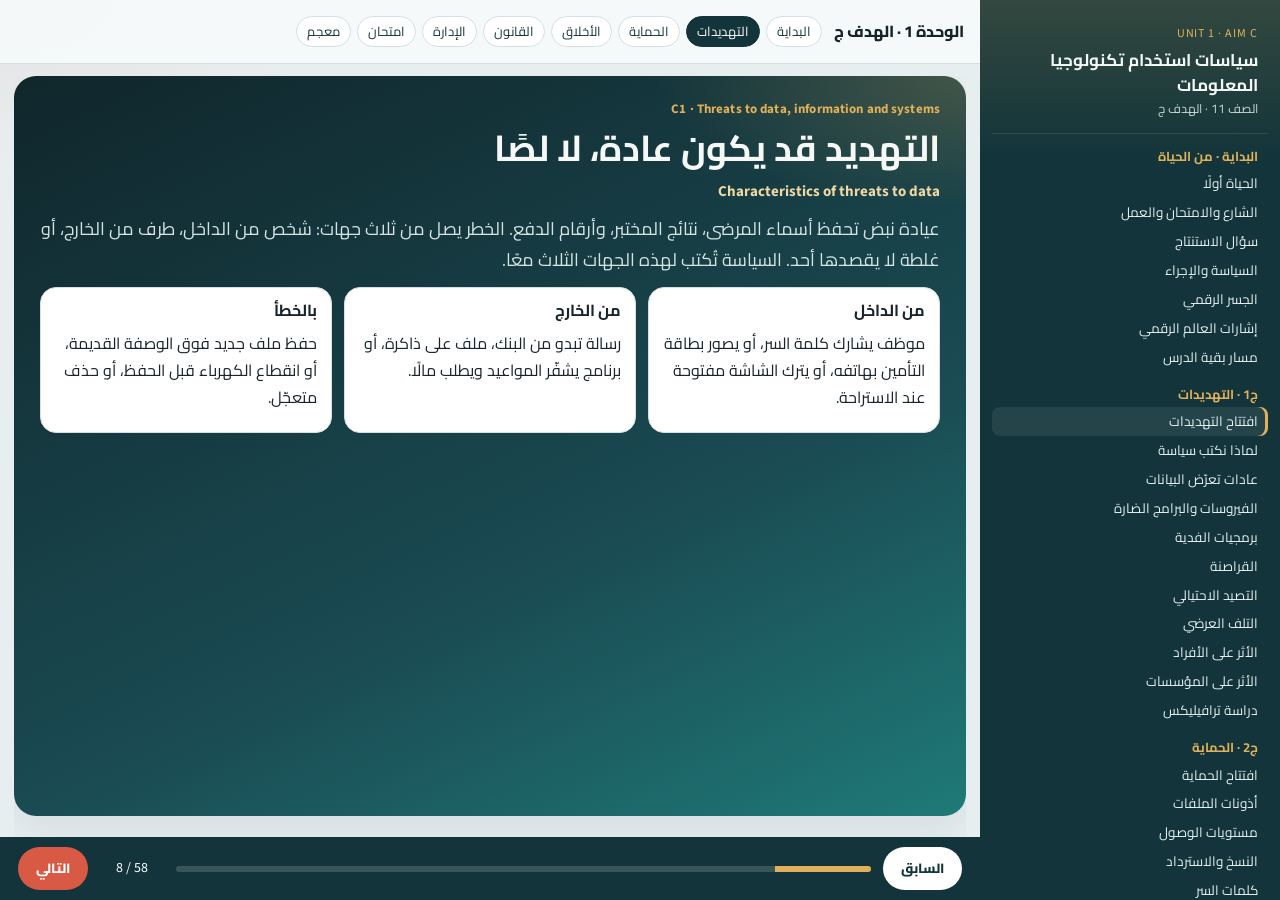
==== commit ae779890: "Add the Aim C comprehension exam and record each score in the class spreadsheet. Co-authored-by: Cur" ====
--- a/c1.html
+++ b/c1.html
@@ -23,6 +23,7 @@
         <a href="c3.html">الأخلاق</a>
         <a href="c4.html">القانون</a>
         <a href="c5.html">الإدارة</a>
+        <a href="امتحان-ج/index.html">امتحان</a>
         <a href="glossary.html">معجم</a>
       </nav>
     </header>
--- a/styles.css
+++ b/styles.css
@@ -251,12 +251,32 @@
   padding: 12px;
 }
 .lights strong { display: block; color: var(--gold); margin-bottom: 4px; }
-.qs { list-style: none; margin: 12px 0 0; padding: 0; display: grid; gap: 8px; }
+.qs { margin: 14px 0 0; padding: 0; display: grid; gap: 10px; list-style: none; counter-reset: q; }
 .qs li {
+  counter-increment: q;
   background: #f6f3fb;
   border: 1px solid #ddd4ef;
-  border-radius: 12px;
-  padding: 8px 14px;
+  border-radius: 14px;
+  padding-block: 12px;
+  padding-inline: 52px 16px;
+  position: relative;
+  font-size: 18px;
+  line-height: 1.45;
+}
+.qs li::before {
+  content: counter(q);
+  position: absolute;
+  inset-inline-start: 14px;
+  top: 12px;
+  width: 26px;
+  height: 26px;
+  border-radius: 50%;
+  background: #4c3d72;
+  color: #fff;
+  font-size: 14px;
+  font-weight: 800;
+  display: grid;
+  place-items: center;
 }
 .story .tag { background: #f0e2c8; color: #7a4e12; }
 .lab .tag { background: #d9ebf3; color: #184e62; }
